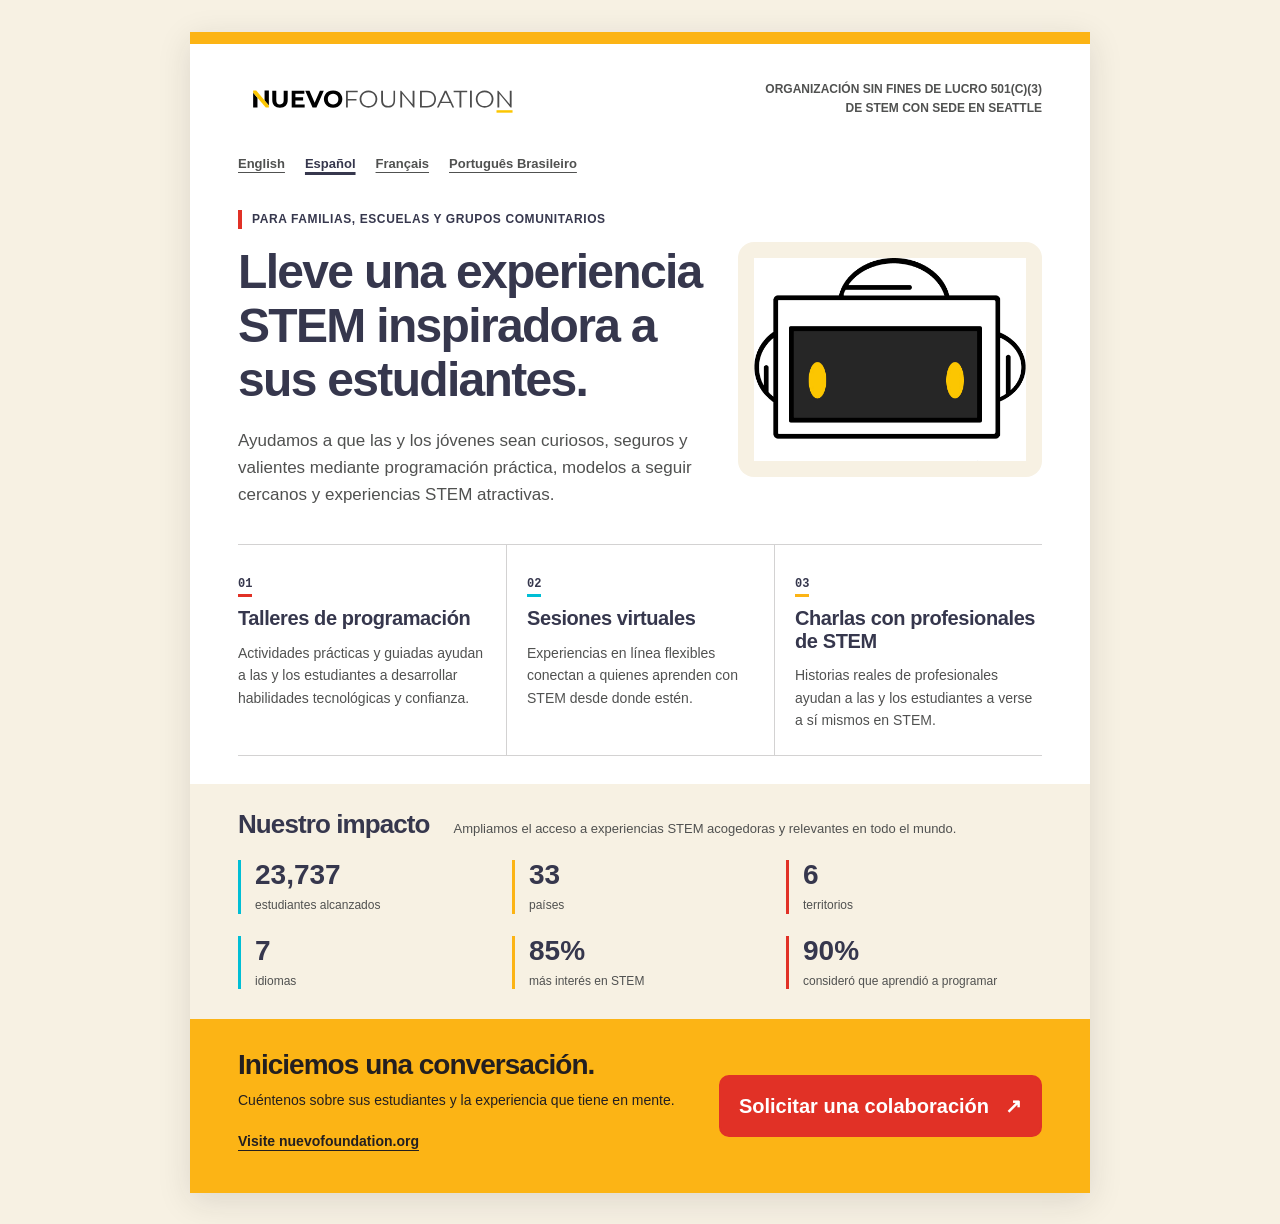
==== flyer-es.html @ 4c8fe876 "Publish the outreach site in Espanol, Francais, and Portugues Brasileiro Adds site/i18n.js translati" ====
<!doctype html>
<html lang="es" data-theme="light">
  <head>
    <meta charset="utf-8">
    <meta name="viewport" content="width=device-width, initial-scale=1">
    <meta name="referrer" content="no-referrer">
    <meta http-equiv="Content-Security-Policy" content="default-src 'self'; script-src 'none'; style-src 'self'; img-src 'self'; connect-src 'none'; object-src 'none'; base-uri 'none'; form-action 'none'">
    <meta name="description" content="Lleve una experiencia STEM inspiradora a sus estudiantes con los talleres de programación, las sesiones virtuales y las charlas de Nuevo Foundation.">
    <title>Folleto de divulgación de Nuevo Foundation</title>
    <link rel="stylesheet" href="./styles.css">
    <link rel="stylesheet" href="./flyer.css">
  </head>
  <body class="flyer-page">
    <main class="flyer-sheet" aria-labelledby="flyer-title">
      <header class="flyer-brand">
        <a href="https://nuevofoundation.org/" aria-label="Visitar la página principal de Nuevo Foundation">
          <img src="./assets/nuevo-foundation-logo.svg" width="940" height="150" alt="Nuevo Foundation">
        </a>
        <p>Organización sin fines de lucro 501(c)(3)<br>de STEM con sede en Seattle</p>
      </header>
      <nav class="flyer-languages" aria-label="Idioma">
        <a href="./flyer.html" lang="en">English</a>
        <a href="./flyer-es.html" lang="es" aria-current="true">Español</a>
        <a href="./flyer-fr.html" lang="fr">Français</a>
        <a href="./flyer-pt-br.html" lang="pt-BR">Português Brasileiro</a>
      </nav>
      <section class="flyer-intro" aria-labelledby="flyer-title">
        <div>
          <p class="flyer-eyebrow">Para familias, escuelas y grupos comunitarios</p>
          <h1 id="flyer-title">Lleve una experiencia STEM inspiradora a sus estudiantes.</h1>
          <p class="flyer-lead">Ayudamos a que las y los jóvenes sean curiosos, seguros y valientes mediante programación práctica, modelos a seguir cercanos y experiencias STEM atractivas.</p>
        </div>
        <div class="flyer-mascot">
          <img src="./assets/nuevo-foundation-mascot.jpg" width="508" height="379" alt="Mascota de Nuevo Foundation sosteniendo una computadora portátil">
        </div>
      </section>
      <section class="flyer-programs" aria-label="Programas">
        <article>
          <span class="flyer-program-number" aria-hidden="true">01</span>
          <h2>Talleres de programación</h2>
          <p>Actividades prácticas y guiadas ayudan a las y los estudiantes a desarrollar habilidades tecnológicas y confianza.</p>
        </article>
        <article>
          <span class="flyer-program-number" aria-hidden="true">02</span>
          <h2>Sesiones virtuales</h2>
          <p>Experiencias en línea flexibles conectan a quienes aprenden con STEM desde donde estén.</p>
        </article>
        <article>
          <span class="flyer-program-number" aria-hidden="true">03</span>
          <h2>Charlas con profesionales de STEM</h2>
          <p>Historias reales de profesionales ayudan a las y los estudiantes a verse a sí mismos en STEM.</p>
        </article>
      </section>
      <section class="flyer-impact" aria-labelledby="impact-title">
        <div class="flyer-impact-heading">
          <h2 id="impact-title">Nuestro impacto</h2>
          <p>Ampliamos el acceso a experiencias STEM acogedoras y relevantes en todo el mundo.</p>
        </div>
        <dl class="flyer-metrics">
          <div><dt>estudiantes alcanzados</dt><dd>23,737</dd></div>
          <div><dt>países</dt><dd>33</dd></div>
          <div><dt>territorios</dt><dd>6</dd></div>
          <div><dt>idiomas</dt><dd>7</dd></div>
          <div><dt>más interés en STEM</dt><dd>85%</dd></div>
          <div><dt>consideró que aprendió a programar</dt><dd>90%</dd></div>
        </dl>
      </section>
      <footer class="flyer-contact">
        <div>
          <h2>Iniciemos una conversación.</h2>
          <p>Cuéntenos sobre sus estudiantes y la experiencia que tiene en mente.</p>
          <a class="flyer-homepage" href="https://nuevofoundation.org/">Visite nuevofoundation.org</a>
        </div>
        <a class="button button-engagement" href="https://forms.cloud.microsoft/Pages/ResponsePage.aspx?id=v4j5cvGGr0GRqy180BHbR23fuGVglxBBl1KGeP0580dUQ1hUMVFQMjlFRlhQMFlKSTVGWEhBVUYxQSQlQCN0PWcu" target="_blank" rel="noopener noreferrer">Solicitar una colaboración <span aria-hidden="true">&#8599;</span><span class="sr-only">(abre Microsoft Forms en una pestaña nueva)</span></a>
      </footer>
    </main>
  </body>
</html>
---- styles.css ----
/* Source: NuevoFoundation/workshops, static/css/nuevo-palette.css.
   The project uses Nuevo Foundation branding in place of the starter theme. */
:root {
  color-scheme: light;
  --nuevo-emphasis: #36374d;
  --nuevo-cyan: #00bed5;
  --nuevo-red: #e13126;
  --nuevo-coral: #e96469;
  --nuevo-yellow: #fcb415;
  --nuevo-blush: #fbe6e0;
  --nuevo-green: #78e08f;
  --nuevo-orange: #f19066;
  --nuevo-cream: #f7f1e3;
  --nuevo-white: #ffffff;
  --nuevo-gray-50: #e6e6e6;
  --nuevo-gray-100: #d3d2d2;
  --nuevo-gray-200: #bcbdc1;
  --nuevo-gray-500: #737474;
  --nuevo-gray-700: #505150;
  --nuevo-black: #231f20;
  --cp-bg: var(--nuevo-cream);
  --cp-bg-elevated: var(--nuevo-white);
  --cp-surface: var(--nuevo-white);
  --cp-surface-soft: var(--nuevo-cream);
  --cp-border: var(--nuevo-gray-100);
  --cp-border-strong: var(--nuevo-gray-700);
  --cp-text: var(--nuevo-emphasis);
  --cp-text-muted: var(--nuevo-gray-700);
  --cp-accent: var(--nuevo-yellow);
  --cp-accent-hover: var(--nuevo-orange);
  --cp-accent-fg: var(--nuevo-black);
  --cp-link: var(--nuevo-emphasis);
  --cp-danger: var(--nuevo-emphasis);
  --cp-action: var(--nuevo-red);
  --cp-action-fg: var(--nuevo-white);
  --cp-focus: var(--nuevo-emphasis);
  --cp-highlight: var(--nuevo-blush);
  --cp-cyan: var(--nuevo-cyan);
  --cp-ink: var(--nuevo-black);
  --cp-white: var(--nuevo-white);
  --cp-overlay: var(--nuevo-emphasis);
}

html[data-theme="dark"] {
  color-scheme: dark;
  --cp-bg: var(--nuevo-black);
  --cp-bg-elevated: var(--nuevo-emphasis);
  --cp-surface: var(--nuevo-emphasis);
  --cp-surface-soft: var(--nuevo-black);
  --cp-border: var(--nuevo-gray-500);
  --cp-border-strong: var(--nuevo-gray-200);
  --cp-text: var(--nuevo-white);
  --cp-text-muted: var(--nuevo-gray-100);
  --cp-link: var(--nuevo-yellow);
  --cp-danger: var(--nuevo-blush);
  --cp-focus: var(--nuevo-yellow);
  --cp-highlight: var(--nuevo-black);
}

* { box-sizing: border-box; }
html { scroll-behavior: smooth; scroll-padding-top: 24px; }
body { margin: 0; background: var(--cp-bg); color: var(--cp-text); font: 16px/1.6 "Segoe UI", Aptos, Calibri, -apple-system, BlinkMacSystemFont, sans-serif; }
[hidden] { display: none !important; }
a { color: var(--cp-link); text-underline-offset: 4px; }
button, input, select, textarea { font: inherit; }
button, a, input, select, textarea { -webkit-tap-highlight-color: var(--cp-highlight); }
button { cursor: pointer; }
:focus-visible { outline: 3px solid var(--cp-focus); outline-offset: 4px; }
h1, h2, p { margin-top: 0; }
h1, h2 { line-height: 1.12; letter-spacing: -0.035em; }
h2 { font-size: clamp(1.65rem, 3vw, 2rem); margin-bottom: 12px; }
p { margin-bottom: 16px; }
.sr-only { position: absolute; width: 1px; height: 1px; padding: 0; margin: -1px; overflow: hidden; clip-path: inset(50%); white-space: nowrap; border: 0; }
.skip-link { position: absolute; z-index: 5; top: -100px; left: 16px; padding: 12px 20px; background: var(--cp-surface); border: 2px solid var(--cp-focus); }
.skip-link:focus { top: 12px; }
.site-header { display: flex; align-items: center; justify-content: space-between; gap: 24px; padding: 20px max(24px, calc((100vw - 1184px) / 2)); background: var(--cp-surface); border-top: 6px solid var(--cp-accent); border-bottom: 1px solid var(--cp-border); }
.wordmark { display: flex; align-items: center; width: 212px; max-width: 50%; min-height: 44px; padding: 8px; border-radius: 4px; background: var(--cp-white); }
.wordmark img { display: block; width: 100%; height: auto; }
.header-label { font-size: 13px; color: var(--cp-text-muted); }
.text-link { display: inline-flex; align-items: center; justify-content: center; gap: 8px; min-height: 44px; font-size: 14px; font-weight: 650; }
.language-picker { display: flex; align-items: center; }
.language-selector { min-height: 44px; padding: 8px 12px; font: inherit; font-size: 14px; font-weight: 650; color: var(--cp-text); background: var(--cp-surface); border: 2px solid var(--cp-border-strong); border-radius: 4px; cursor: pointer; }
.language-selector:focus-visible { outline: 3px solid var(--cp-focus); outline-offset: 2px; }
main { width: min(1184px, calc(100% - 48px)); margin: 0 auto; }
.hero { display: grid; grid-template-columns: 1.7fr 1fr; gap: 48px; align-items: center; padding: 64px 0 44px; }
.eyebrow { font-size: 11px; font-weight: 750; line-height: 1.5; text-transform: uppercase; letter-spacing: 1.7px; margin-bottom: 12px; }
.hero h1 { font-size: clamp(2.7rem, 5.7vw, 4.6rem); margin-bottom: 24px; }
.highlight { background: var(--cp-accent); color: var(--cp-ink); padding: 0 8px 4px; box-decoration-break: clone; -webkit-box-decoration-break: clone; }
.hero-description { max-width: 560px; font-size: 18px; line-height: 1.7; color: var(--cp-text-muted); }
.hero-note { font-size: 13px; font-weight: 650; margin: 0; }
.hero-art { min-height: 280px; display: grid; justify-items: center; align-content: center; }
.mascot { display: block; width: min(100%, 280px); height: auto; }
.art-caption { font-size: 12px; margin-top: 30px; font-weight: 600; }
.steps { display: grid; grid-template-columns: repeat(3, 1fr); list-style: none; padding: 20px 0; margin: 0 0 36px; border-top: 1px solid var(--cp-border-strong); border-bottom: 1px solid var(--cp-border-strong); gap: 24px; }
.steps li { display: flex; align-items: center; gap: 12px; font-size: 14px; font-weight: 600; }
.step-number { display: inline-grid; place-items: center; flex-shrink: 0; width: 32px; height: 32px; border: 1px solid var(--cp-border-strong); border-radius: 50%; font: 12px Consolas, "Courier New", monospace; }
.workspace { display: grid; grid-template-columns: minmax(0, 1.5fr) minmax(0, 1fr); gap: 28px; align-items: start; }
.builder-column { display: grid; gap: 24px; min-width: 0; }
.panel { padding: 32px; background: var(--cp-surface); border: 1px solid var(--cp-border); border-radius: 16px; }
.section-heading { display: flex; align-items: start; gap: 16px; }
.section-heading .eyebrow { margin: 0 0 8px; }
.section-number { padding-top: 3px; font: 14px Consolas, "Courier New", monospace; color: var(--cp-text-muted); }
.panel > p { font-size: 14px; color: var(--cp-text-muted); }
.field { margin: 24px 0; }
label, legend { display: block; font-size: 14px; font-weight: 650; }
.required-note { font-size: 12px; font-weight: 400; color: var(--cp-text-muted); }
input[type="text"], select, textarea { display: block; width: 100%; border: 1px solid var(--cp-border-strong); border-radius: 8px; padding: 12px 14px; background: var(--cp-surface); color: var(--cp-text); margin-top: 8px; }
input::placeholder { color: var(--cp-text-muted); opacity: 1; }
textarea { resize: vertical; min-height: 260px; font-size: 15px; line-height: 1.65; }
fieldset { min-width: 0; padding: 0; border: 0; margin: 0 0 24px; }
legend { padding: 0; margin-bottom: 8px; }
.field-hint { font-size: 12px; line-height: 1.65; color: var(--cp-text-muted); }
.interest-option { display: flex; align-items: center; gap: 12px; padding: 14px; margin: 10px 0; border: 1px solid var(--cp-border); border-radius: 10px; cursor: pointer; }
.interest-option:hover { border-color: var(--cp-border-strong); }
.interest-option:has(input:checked) { border: 2px solid var(--cp-text); padding: 13px; background: var(--cp-surface-soft); }
input[type="checkbox"] { appearance: none; display: grid; place-content: center; flex-shrink: 0; width: 20px; height: 20px; margin: 0; border: 1px solid var(--cp-border-strong); border-radius: 4px; background: var(--cp-surface); cursor: pointer; }
input[type="checkbox"]:checked { background: var(--cp-accent); border-color: var(--cp-ink); }
input[type="checkbox"]:checked::after { content: ""; width: 9px; height: 5px; border-left: 2px solid var(--cp-ink); border-bottom: 2px solid var(--cp-ink); transform: translateY(-1px) rotate(-45deg); }
.interest-option > span:nth-child(2) { flex: 1; }
.interest-option strong { display: block; font-size: 14px; }
.interest-option strong + span { display: block; font-size: 12px; font-weight: 400; color: var(--cp-text-muted); }
.interest-icon { font: bold 22px Consolas, "Courier New", monospace; }
.button { min-height: 48px; display: inline-flex; align-items: center; justify-content: center; gap: 16px; padding: 12px 20px; border: 2px solid var(--cp-ink); border-radius: 10px; text-decoration: none; font-size: 14px; font-weight: 750; line-height: 1.5; }
.button-primary { background: var(--cp-accent); color: var(--cp-accent-fg); }
.button-primary:hover { background: var(--cp-accent-hover); }
.button-secondary { background: var(--cp-surface); color: var(--cp-text); border-color: var(--cp-border-strong); }
.button-engagement { background: var(--cp-action); color: var(--cp-action-fg); border-color: var(--cp-action); font-size: 20px; }
.button-engagement:hover { text-decoration: underline; text-underline-offset: 3px; }
.button[aria-disabled="true"] { background: var(--cp-surface-soft); color: var(--cp-text-muted); border-color: var(--cp-border); cursor: help; }
.privacy-note { font-size: 12px; line-height: 1.65; color: var(--cp-text-muted); margin: 16px 0 0; }
.field-error { font-size: 13px; font-weight: 600; color: var(--cp-danger); margin: 8px 0 0; }
[aria-invalid="true"]:not(fieldset) { border-color: var(--cp-danger); }
.draft-panel { border-top: 4px solid var(--cp-accent); }
.empty-draft { text-align: center; background: var(--cp-surface-soft); border: 1px dashed var(--cp-border-strong); border-radius: 10px; padding: 24px; margin-top: 20px; }
.empty-draft > span { font-size: 40px; }
.empty-draft p { margin: 4px 0; }
#draft-title:focus { outline-offset: 6px; }
.label-row { display: flex; justify-content: space-between; align-items: center; gap: 12px; }
.preview-label { font-size: 14px; font-weight: 650; }
.message-preview { white-space: pre-wrap; overflow-wrap: anywhere; border: 1px solid var(--cp-border); border-radius: 8px; padding: 20px; margin-top: 8px; font-size: 15px; line-height: 1.65; }
#message-edit { padding-top: 8px; }
#message-edit summary { display: list-item; min-height: 44px; padding: 10px 0; color: var(--cp-link); cursor: pointer; font-size: 14px; font-weight: 650; }
.copy-button { padding: 6px 10px; min-height: 44px; background: var(--cp-surface-soft); color: var(--cp-link); border: 1px solid var(--cp-border); border-radius: 8px; font-size: 12px; font-weight: 650; }
.copy-button:hover { border-color: var(--cp-border-strong); }
.send-box { border-top: 1px solid var(--cp-border); padding-top: 20px; }
.send-actions { display: flex; flex-wrap: wrap; gap: 12px; }
.send-box .field-hint { margin: 12px 0 0; }
.status-message { font-size: 14px; font-weight: 600; margin: 16px 0 0; }
.status-message:empty { margin: 0; }
.flyer-column { scroll-margin-top: 24px; min-width: 0; }
.flyer-card { padding: 28px; background: var(--cp-surface); border: 1px solid var(--cp-border); border-radius: 16px; }
.flyer-card > p:not(.eyebrow) { font-size: 14px; color: var(--cp-text-muted); }
.flyer-card h2 { font-size: 26px; }
.flyer-image { position: relative; margin: 24px 0 12px; }
.flyer-image img { display: block; width: 100%; height: auto; border: 1px solid var(--cp-border); }
/* Align the link with the red button in the supplied 538 x 683 image. */
.flyer-hotspot { position: absolute; left: 65.6%; top: 89.4%; width: 25.2%; height: 4.5%; min-height: 24px; border-radius: 7px; }
.flyer-hotspot:focus-visible { outline-color: var(--cp-ink); }
.flyer-hotspot:hover { outline: 2px solid var(--cp-ink); outline-offset: 2px; }
.flyer-actions { display: flex; justify-content: space-between; gap: 12px; flex-wrap: wrap; }
.notice { padding: 14px; background: var(--cp-surface-soft); border-left: 3px solid var(--cp-accent); font-size: 12px !important; color: var(--cp-text-muted); }
.flyer-card > .button { width: 100%; margin-bottom: 12px; }
.flyer-card > :last-child { margin-bottom: 0; }
.reassurance { display: flex; align-items: center; gap: 16px; padding: 24px; }
.reassurance > span { font-size: 52px; line-height: 1; }
.reassurance p { margin: 0; font-size: 14px; }
.site-footer { display: flex; justify-content: space-between; gap: 20px; width: min(1184px, calc(100% - 48px)); margin: 48px auto 0; padding: 24px 0; border-top: 1px solid var(--cp-border-strong); color: var(--cp-text-muted); font-size: 12px; }
dialog { width: min(480px, calc(100% - 32px)); padding: 28px; border: 2px solid var(--cp-border-strong); border-radius: 16px; background: var(--cp-surface); color: var(--cp-text); }
dialog::backdrop { background: var(--cp-overlay); opacity: 0.75; }
.dialog-actions { display: flex; gap: 12px; flex-wrap: wrap; }
.standalone-flyer { max-width: 760px; padding: 32px 0; }
.standalone-flyer h1 { margin-top: 24px; font-size: clamp(2rem, 5vw, 3rem); }
.standalone-flyer .flyer-image { max-width: 538px; margin: 24px auto; }
.standalone-flyer section { padding: 24px; border: 1px solid var(--cp-border); border-radius: 16px; background: var(--cp-surface); }

@media (max-width: 900px) {
  .header-label { display: none; }
  .hero { grid-template-columns: 1.7fr 1fr; gap: 24px; }
  .workspace { grid-template-columns: minmax(0, 1.4fr) minmax(0, 1fr); gap: 20px; }
  .panel, .flyer-card { padding: 24px; }
  .steps { gap: 12px; }
  .steps li { font-size: 12px; }
  .flyer-card h2 { font-size: 23px; }
}
@media (max-width: 720px) {
  main, .site-footer { width: calc(100% - 32px); }
  .site-header { padding: 16px; gap: 16px; }
  .hero { grid-template-columns: 1fr; padding: 40px 0 28px; }
  .hero h1 { font-size: clamp(2.5rem, 8.5vw, 3.8rem); }
  .hero-art { display: none; }
  .hero-description { font-size: 16px; }
  .steps { grid-template-columns: 1fr; gap: 12px; padding: 20px 0; margin-bottom: 24px; }
  .steps li { font-size: 14px; }
  .workspace { grid-template-columns: 1fr; }
  .panel, .flyer-card { padding: 24px 20px; }
  .site-footer { flex-direction: column; gap: 8px; margin-top: 24px; }
  .site-header .text-link { font-size: 12px; }
  .flyer-image { max-width: 440px; margin-left: auto; margin-right: auto; }
}
@media (prefers-reduced-motion: reduce) {
  html { scroll-behavior: auto; }
}
@media (forced-colors: active) {
  input[type="checkbox"] { appearance: auto; }
  input[type="checkbox"]:checked::after { content: none; }
}
---- flyer.css ----
/* Standalone flyer adapted from the original school/community campaign.
   Brand tokens are shared with the parent site through styles.css. */
.flyer-page {
  padding: 32px 16px;
  background: var(--nuevo-cream);
  color: var(--nuevo-emphasis);
}
.flyer-sheet {
  width: 100%;
  max-width: 900px;
  margin: 0 auto;
  border-top: 12px solid var(--nuevo-yellow);
  background: var(--nuevo-white);
  box-shadow: 0 8px 32px color-mix(in srgb, var(--nuevo-black) 12%, transparent);
}
.flyer-brand {
  display: flex;
  align-items: center;
  justify-content: space-between;
  gap: 24px;
  padding: 32px 48px 20px;
}
.flyer-brand a { display: block; width: 290px; max-width: 60%; }
.flyer-brand img { display: block; width: 100%; height: auto; }
.flyer-brand p {
  margin: 0;
  color: var(--nuevo-gray-700);
  font-size: 12px;
  font-weight: 650;
  text-align: right;
  text-transform: uppercase;
}
.flyer-languages {
  display: flex;
  flex-wrap: wrap;
  align-items: center;
  gap: 8px 20px;
  padding: 0 48px 4px;
}
.flyer-languages a {
  display: inline-flex;
  align-items: center;
  min-height: 44px;
  font-size: 13px;
  font-weight: 650;
  color: var(--nuevo-gray-700);
}
.flyer-languages a[aria-current="true"] {
  color: var(--nuevo-emphasis);
  text-decoration-thickness: 3px;
  text-underline-offset: 4px;
}
.flyer-intro {
  display: grid;
  grid-template-columns: minmax(0, 1.55fr) minmax(0, 1fr);
  align-items: center;
  gap: 30px;
  padding: 20px 48px 36px;
}
.flyer-eyebrow {
  color: var(--nuevo-emphasis);
  border-left: 4px solid var(--nuevo-red);
  padding-left: 10px;
  font-size: 12px;
  font-weight: 750;
  text-transform: uppercase;
  letter-spacing: 0.6px;
}
.flyer-intro h1 { font-size: clamp(34px, 4.8vw, 48px); margin-bottom: 20px; }
.flyer-lead { font-size: 17px; color: var(--nuevo-gray-700); margin: 0; }
.flyer-mascot { padding: 16px; background: var(--nuevo-cream); border-radius: 16px; }
.flyer-mascot img { display: block; width: 100%; height: auto; }
.flyer-programs {
  display: grid;
  grid-template-columns: repeat(3, minmax(0, 1fr));
  border-top: 1px solid var(--nuevo-gray-100);
  border-bottom: 1px solid var(--nuevo-gray-100);
  margin: 0 48px 28px;
}
.flyer-programs article { padding: 24px 20px; }
.flyer-programs article:first-child { padding-left: 0; }
.flyer-programs article:last-child { padding-right: 0; }
.flyer-programs article + article { border-left: 1px solid var(--nuevo-gray-100); }
.flyer-program-number {
  display: inline-block;
  border-bottom: 3px solid var(--nuevo-red);
  margin-bottom: 10px;
  font: bold 12px/1.6 Consolas, monospace;
}
.flyer-programs article:nth-child(2) .flyer-program-number { border-color: var(--nuevo-cyan); }
.flyer-programs article:nth-child(3) .flyer-program-number { border-color: var(--nuevo-yellow); }
.flyer-programs h2 { font-size: 20px; letter-spacing: -0.02em; }
.flyer-programs p { font-size: 14px; color: var(--nuevo-gray-700); margin: 0; }
.flyer-impact { background: var(--nuevo-cream); padding: 26px 48px 30px; }
.flyer-impact-heading { display: flex; align-items: baseline; gap: 24px; margin-bottom: 20px; }
.flyer-impact-heading h2 { font-size: 26px; white-space: nowrap; margin: 0; }
.flyer-impact-heading p { font-size: 13px; color: var(--nuevo-gray-700); margin: 0; }
.flyer-metrics { display: grid; grid-template-columns: repeat(3, minmax(0, 1fr)); gap: 22px 18px; margin: 0; }
.flyer-metrics > div { display: flex; flex-direction: column; border-left: 3px solid var(--nuevo-cyan); padding-left: 14px; }
.flyer-metrics > div:nth-child(3n+2) { border-color: var(--nuevo-yellow); }
.flyer-metrics > div:nth-child(3n) { border-color: var(--nuevo-red); }
.flyer-metrics dt { font-size: 12px; line-height: 1.4; color: var(--nuevo-gray-700); }
.flyer-metrics dd { order: -1; margin: 0 0 6px; font-size: 28px; font-weight: 750; line-height: 1.1; }
.flyer-contact { display: grid; grid-template-columns: minmax(0, 1fr) auto; align-items: center; gap: 24px; padding: 30px 48px; background: var(--nuevo-yellow); color: var(--nuevo-black); }
.flyer-contact h2 { font-size: 28px; margin-bottom: 8px; }
.flyer-contact p { font-size: 14px; margin-bottom: 8px; }
.flyer-homepage { color: var(--nuevo-black); font-size: 14px; font-weight: 700; display: inline-flex; align-items: center; min-height: 44px; }
.flyer-contact .button { padding: 14px 18px; text-align: center; }

@media (max-width: 700px) {
  .flyer-page { padding: 0; }
  .flyer-sheet { box-shadow: none; }
  .flyer-brand { padding: 24px 20px 12px; gap: 12px; }
  .flyer-brand p { font-size: 10px; }
  .flyer-languages { padding: 0 20px 4px; gap: 4px 16px; }
  .flyer-intro { grid-template-columns: 1fr; padding: 20px; gap: 24px; }
  .flyer-mascot { width: min(100%, 260px); justify-self: center; }
  .flyer-programs { grid-template-columns: 1fr; margin: 12px 20px 24px; }
  .flyer-programs article, .flyer-programs article:first-child, .flyer-programs article:last-child { padding: 20px 0; }
  .flyer-programs article + article { border-left: 0; border-top: 1px solid var(--nuevo-gray-100); }
  .flyer-impact { padding: 24px 20px; }
  .flyer-impact-heading { flex-direction: column; gap: 8px; }
  .flyer-metrics { grid-template-columns: repeat(2, minmax(0, 1fr)); }
  .flyer-contact { grid-template-columns: 1fr; padding: 24px 20px; gap: 16px; }
  .flyer-contact .button { justify-self: start; max-width: 100%; }
}
@media print {
  @page { size: letter; margin: 0.35in; }
  .flyer-page { padding: 0; background: var(--nuevo-white); print-color-adjust: exact; -webkit-print-color-adjust: exact; }
  .flyer-sheet { max-width: none; box-shadow: none; }
  .flyer-brand { padding: 18px 24px 12px; }
  .flyer-languages { display: none; }
  .flyer-intro { padding: 12px 24px 24px; }
  .flyer-intro h1 { font-size: 34px; }
  .flyer-lead { font-size: 15px; }
  .flyer-programs { margin: 0 24px 18px; }
  .flyer-programs article { padding-top: 16px; padding-bottom: 16px; }
  .flyer-impact, .flyer-contact { padding: 20px 24px; }
  .flyer-contact .button { font-size: 18px; }
  .flyer-programs, .flyer-impact, .flyer-contact { break-inside: avoid; }
}
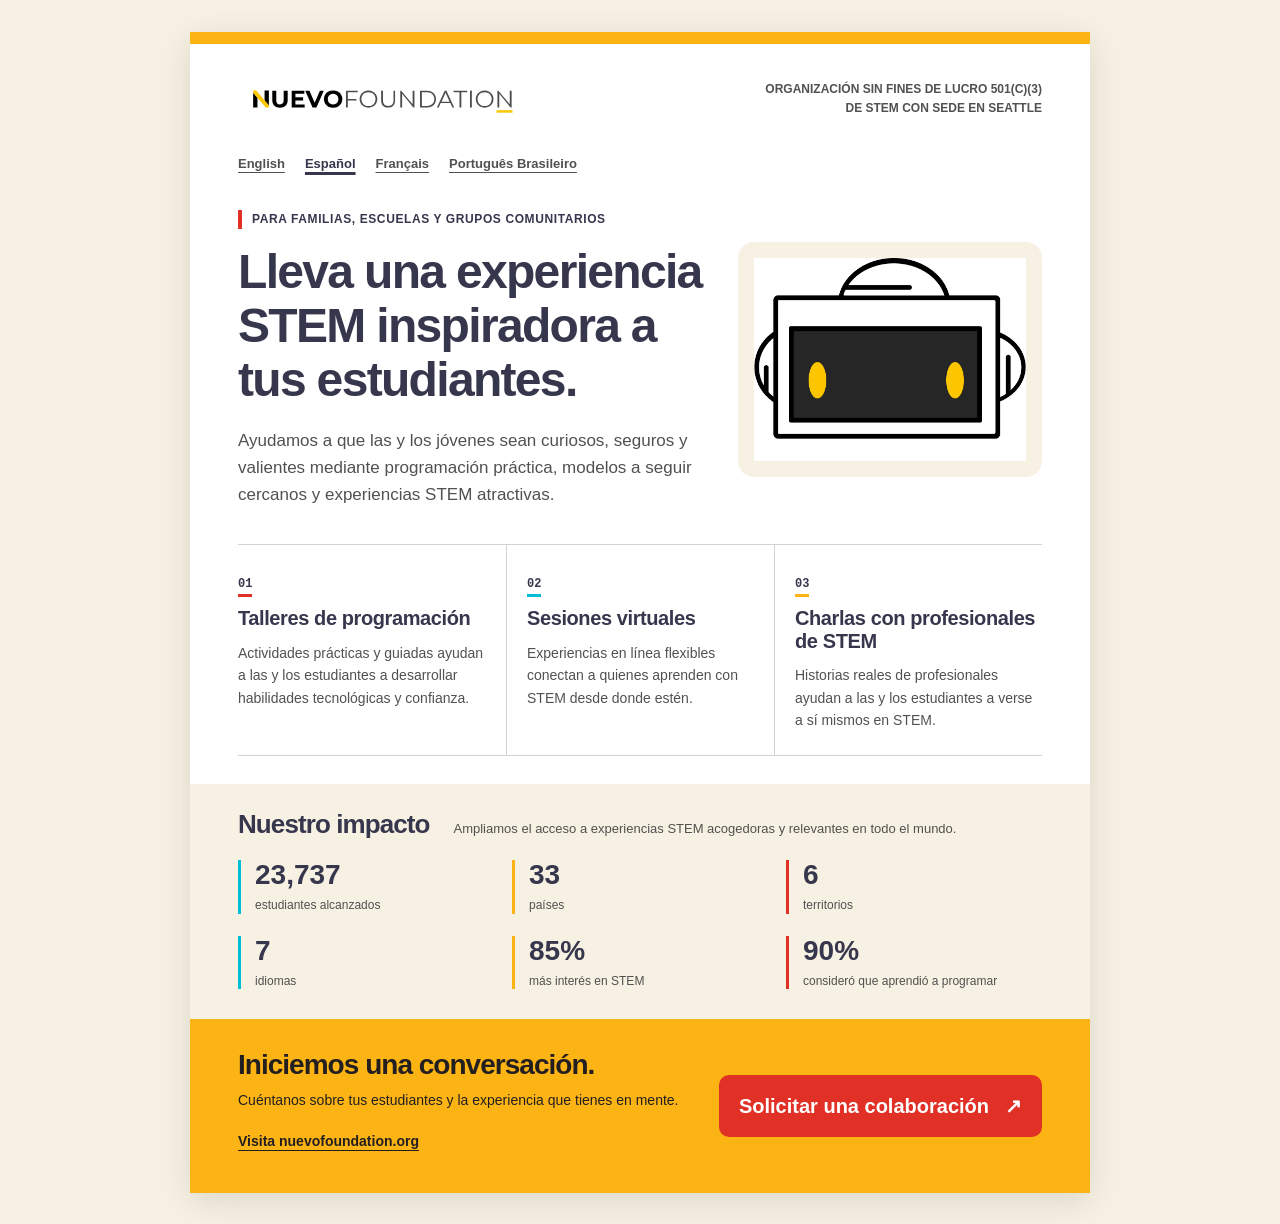
==== commit 72264cc1: "Use informal tu register in Spanish and French Co-authored-by: Copilot App <223556219+Copilot@users." ====
--- a/flyer-es.html
+++ b/flyer-es.html
@@ -5,7 +5,7 @@
     <meta name="viewport" content="width=device-width, initial-scale=1">
     <meta name="referrer" content="no-referrer">
     <meta http-equiv="Content-Security-Policy" content="default-src 'self'; script-src 'none'; style-src 'self'; img-src 'self'; connect-src 'none'; object-src 'none'; base-uri 'none'; form-action 'none'">
-    <meta name="description" content="Lleve una experiencia STEM inspiradora a sus estudiantes con los talleres de programación, las sesiones virtuales y las charlas de Nuevo Foundation.">
+    <meta name="description" content="Lleva una experiencia STEM inspiradora a tus estudiantes con los talleres de programación, las sesiones virtuales y las charlas de Nuevo Foundation.">
     <title>Folleto de divulgación de Nuevo Foundation</title>
     <link rel="stylesheet" href="./styles.css">
     <link rel="stylesheet" href="./flyer.css">
@@ -27,7 +27,7 @@
       <section class="flyer-intro" aria-labelledby="flyer-title">
         <div>
           <p class="flyer-eyebrow">Para familias, escuelas y grupos comunitarios</p>
-          <h1 id="flyer-title">Lleve una experiencia STEM inspiradora a sus estudiantes.</h1>
+          <h1 id="flyer-title">Lleva una experiencia STEM inspiradora a tus estudiantes.</h1>
           <p class="flyer-lead">Ayudamos a que las y los jóvenes sean curiosos, seguros y valientes mediante programación práctica, modelos a seguir cercanos y experiencias STEM atractivas.</p>
         </div>
         <div class="flyer-mascot">
@@ -68,8 +68,8 @@
       <footer class="flyer-contact">
         <div>
           <h2>Iniciemos una conversación.</h2>
-          <p>Cuéntenos sobre sus estudiantes y la experiencia que tiene en mente.</p>
-          <a class="flyer-homepage" href="https://nuevofoundation.org/">Visite nuevofoundation.org</a>
+          <p>Cuéntanos sobre tus estudiantes y la experiencia que tienes en mente.</p>
+          <a class="flyer-homepage" href="https://nuevofoundation.org/">Visita nuevofoundation.org</a>
         </div>
         <a class="button button-engagement" href="https://forms.cloud.microsoft/Pages/ResponsePage.aspx?id=v4j5cvGGr0GRqy180BHbR23fuGVglxBBl1KGeP0580dUQ1hUMVFQMjlFRlhQMFlKSTVGWEhBVUYxQSQlQCN0PWcu" target="_blank" rel="noopener noreferrer">Solicitar una colaboración <span aria-hidden="true">&#8599;</span><span class="sr-only">(abre Microsoft Forms en una pestaña nueva)</span></a>
       </footer>
